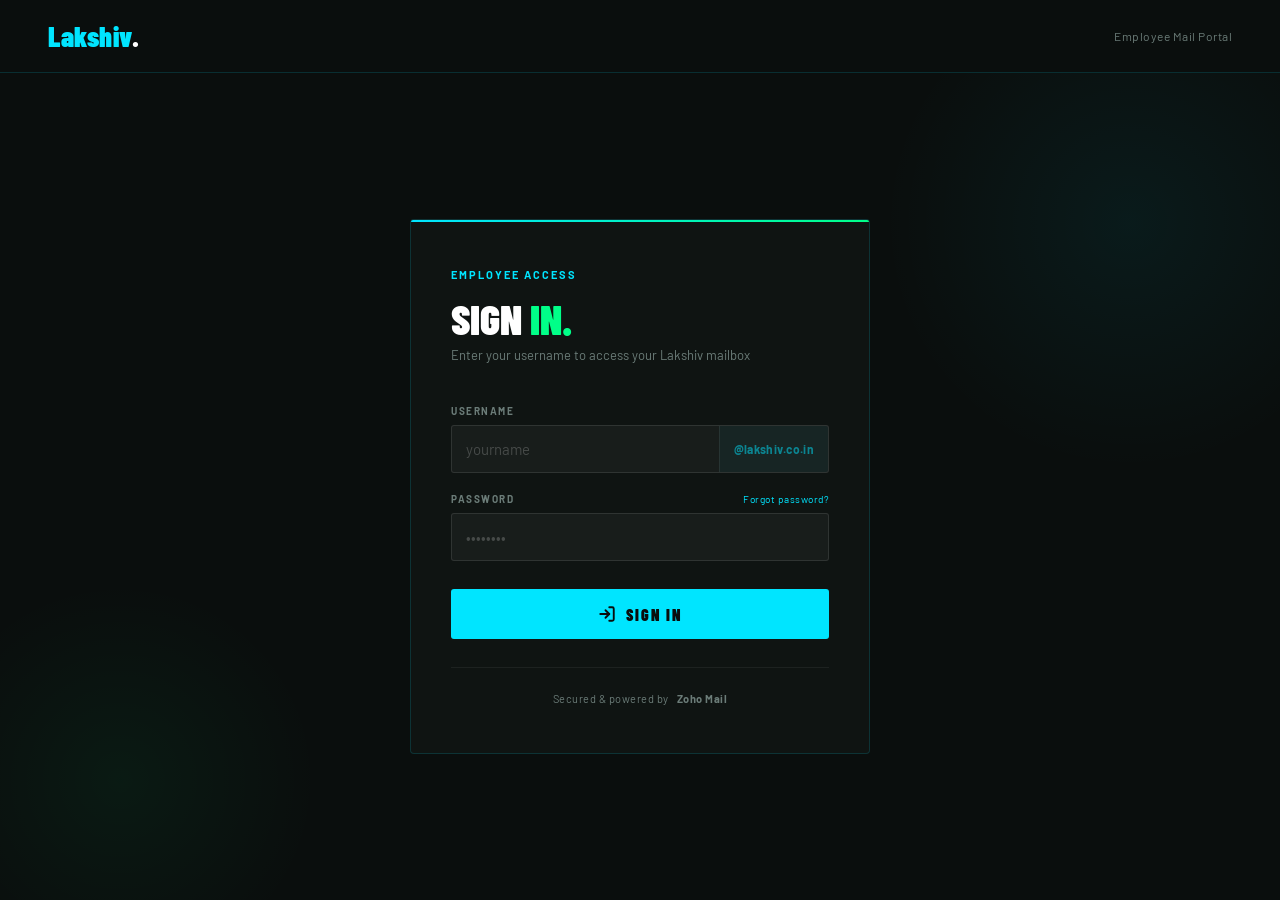
==== login/index.html @ 849005f8 "Update Zoho OAuth URL in login.html" ====
<!DOCTYPE html>
<html lang="en">
<head>
<meta charset="UTF-8"/>
<meta name="viewport" content="width=device-width, initial-scale=1.0"/>
<title>Lakshiv. — Sign In</title>
<link href="https://fonts.googleapis.com/css2?family=Barlow:wght@400;700;900&family=Barlow+Condensed:wght@700;900&display=swap" rel="stylesheet"/>
<style>
  *, *::before, *::after { box-sizing: border-box; margin: 0; padding: 0; }

  :root {
    --bg: #0a0e0d;
    --bg2: #0f1412;
    --cyan: #00e5ff;
    --green: #00ff88;
    --white: #ffffff;
    --muted: #6b7c78;
    --border: rgba(0,229,255,0.15);
    --input-bg: rgba(255,255,255,0.04);
  }

  body {
    font-family: 'Barlow', sans-serif;
    background: var(--bg);
    min-height: 100vh;
    display: flex;
    flex-direction: column;
  }

  /* NAV */
  nav {
    display: flex;
    align-items: center;
    justify-content: space-between;
    padding: 1.2rem 3rem;
    border-bottom: 1px solid var(--border);
  }

  .nav-logo {
    font-family: 'Barlow Condensed', sans-serif;
    font-weight: 900;
    font-size: 28px;
    letter-spacing: 0.5px;
    text-transform: none;
  }

  .nav-logo .brand-text { color: var(--cyan); }
  .nav-logo .dot { color: var(--white); font-weight: 900; }

  .nav-hint {
    font-size: 12px;
    color: var(--muted);
    letter-spacing: 0.5px;
  }

  /* MAIN */
  main {
    flex: 1;
    display: flex;
    align-items: center;
    justify-content: center;
    padding: 3rem 1.5rem;
    position: relative;
    overflow: hidden;
  }

  /* Glow blobs */
  main::before {
    content: '';
    position: absolute;
    width: 500px; height: 500px;
    border-radius: 50%;
    background: radial-gradient(circle, rgba(0,229,255,0.06) 0%, transparent 70%);
    top: -100px; right: -100px;
    pointer-events: none;
  }

  main::after {
    content: '';
    position: absolute;
    width: 400px; height: 400px;
    border-radius: 50%;
    background: radial-gradient(circle, rgba(0,255,136,0.05) 0%, transparent 70%);
    bottom: -80px; left: -80px;
    pointer-events: none;
  }

  .card {
    width: 100%;
    max-width: 460px;
    background: var(--bg2);
    border: 1px solid var(--border);
    border-radius: 4px;
    padding: 3rem 2.5rem;
    position: relative;
    z-index: 1;
  }

  /* Top accent line */
  .card::before {
    content: '';
    position: absolute;
    top: 0; left: 0; right: 0;
    height: 2px;
    background: linear-gradient(90deg, var(--cyan), var(--green));
    border-radius: 4px 4px 0 0;
  }

  .card-label {
    font-size: 11px;
    font-weight: 700;
    letter-spacing: 2px;
    text-transform: uppercase;
    color: var(--cyan);
    margin-bottom: 1rem;
  }

  .card-title {
    font-family: 'Barlow Condensed', sans-serif;
    font-weight: 900;
    font-size: 42px;
    color: var(--white);
    line-height: 1;
    text-transform: uppercase;
    margin-bottom: 0.4rem;
  }

  .card-title span { color: var(--green); }

  .card-sub {
    font-size: 13px;
    color: var(--muted);
    margin-bottom: 2.5rem;
    line-height: 1.5;
  }

  /* Fields */
  .field { margin-bottom: 1.25rem; }

  .field label {
    display: flex;
    justify-content: space-between;
    align-items: center;
    font-size: 10px;
    font-weight: 700;
    letter-spacing: 1.5px;
    text-transform: uppercase;
    color: var(--muted);
    margin-bottom: 8px;
  }

  .forgot {
    font-size: 10px;
    color: var(--cyan);
    text-decoration: none;
    letter-spacing: 0.5px;
    text-transform: none;
    font-weight: 400;
    cursor: pointer;
  }
  .forgot:hover { text-decoration: underline; }

  .input-row {
    display: flex;
    border: 1px solid rgba(255,255,255,0.1);
    border-radius: 3px;
    background: var(--input-bg);
    overflow: hidden;
    transition: border-color 0.2s;
  }

  .input-row:focus-within {
    border-color: var(--cyan);
  }

  .input-row input {
    flex: 1;
    height: 46px;
    border: none;
    background: transparent;
    padding: 0 14px;
    font-family: 'Barlow', sans-serif;
    font-size: 15px;
    color: var(--white);
    outline: none;
  }

  .input-row input::placeholder { color: rgba(255,255,255,0.2); }

  .domain-tag {
    display: flex;
    align-items: center;
    padding: 0 14px;
    font-size: 12px;
    color: rgba(0,229,255,0.5);
    border-left: 1px solid rgba(255,255,255,0.07);
    background: rgba(0,229,255,0.04);
    white-space: nowrap;
    user-select: none;
    font-weight: 700;
    letter-spacing: 0.3px;
  }

  .error-msg {
    font-size: 11px;
    color: #ff4d6d;
    margin-top: 5px;
    display: none;
    letter-spacing: 0.3px;
  }

  /* Button */
  .btn {
    width: 100%;
    height: 50px;
    background: var(--cyan);
    color: #0a0e0d;
    border: none;
    border-radius: 3px;
    font-family: 'Barlow Condensed', sans-serif;
    font-size: 16px;
    font-weight: 900;
    letter-spacing: 2px;
    text-transform: uppercase;
    cursor: pointer;
    display: flex;
    align-items: center;
    justify-content: center;
    gap: 10px;
    margin-top: 1.75rem;
    transition: background 0.2s, transform 0.1s;
  }

  .btn:hover { background: #33ecff; }
  .btn:active { transform: scale(0.99); }
  .btn:disabled { opacity: 0.6; cursor: not-allowed; }

  .btn svg { width: 18px; height: 18px; stroke: #0a0e0d; fill: none; stroke-width: 2.5; stroke-linecap: round; stroke-linejoin: round; }

  /* Zoho badge */
  .zoho-row {
    display: flex;
    align-items: center;
    justify-content: center;
    gap: 8px;
    margin-top: 1.75rem;
    padding-top: 1.5rem;
    border-top: 1px solid rgba(255,255,255,0.06);
  }

  .zoho-row span { font-size: 11px; color: var(--muted); letter-spacing: 0.5px; }
  .zoho-badge {
    font-size: 11px;
    font-weight: 700;
    color: var(--cyan);
    letter-spacing: 0.5px;
  }

  @keyframes spin { to { transform: rotate(360deg); } }
  .spinner { width: 18px; height: 18px; border: 2px solid rgba(10,14,13,0.3); border-top-color: #0a0e0d; border-radius: 50%; animation: spin 0.7s linear infinite; }

  @media (max-width: 500px) {
    nav { padding: 1rem 1.5rem; }
    .card { padding: 2rem 1.5rem; }
    .card-title { font-size: 34px; }
  }
</style>
</head>
<body>

<nav>
  <div class="nav-logo"><span class="brand-text">Lakshiv</span><span class="dot">.</span></div>
  <div class="nav-hint">Employee Mail Portal</div>
</nav>

<main>
  <div class="card">
    <div class="card-label">Employee Access</div>
    <div class="card-title">Sign <span>In.</span></div>
    <div class="card-sub">Enter your username to access your Lakshiv mailbox</div>

    <div class="field">
      <label>Username</label>
      <div class="input-row">
        <input type="text" id="username" placeholder="yourname" autocomplete="username" autocorrect="off" autocapitalize="off" spellcheck="false"/>
        <div class="domain-tag">@lakshiv.co.in</div>
      </div>
      <div class="error-msg" id="err-user">Please enter your username.</div>
    </div>

    <div class="field">
      <label>
        Password
        <span class="forgot" onclick="handleForgot()">Forgot password?</span>
      </label>
      <div class="input-row">
        <input type="password" id="password" placeholder="••••••••" autocomplete="current-password"/>
      </div>
      <div class="error-msg" id="err-pass">Please enter your password.</div>
    </div>

    <button class="btn" id="signinBtn" onclick="handleSignIn()">
      <svg viewBox="0 0 24 24"><path d="M15 3h4a2 2 0 0 1 2 2v14a2 2 0 0 1-2 2h-4"/><polyline points="10 17 15 12 10 7"/><line x1="15" y1="12" x2="3" y2="12"/></svg>
      Sign In
    </button>

    <div class="zoho-row">
      <span>Secured &amp; powered by</span>
      <span class="zoho-badge">Zoho Mail</span>
    </div>
  </div>
</main>

<script>
  function handleSignIn() {
    const usernameInput = document.getElementById('username');
    const passwordInput = document.getElementById('password');
    const errUser = document.getElementById('err-user');
    const errPass = document.getElementById('err-pass');
    const btn = document.getElementById('signinBtn');

    errUser.style.display = 'none';
    errPass.style.display = 'none';

    const username = usernameInput.value.trim();
    const password = passwordInput.value;
    let valid = true;

    if (!username) { errUser.style.display = 'block'; valid = false; }
    if (!password) { errPass.style.display = 'block'; valid = false; }
    if (!valid) return;

    // Auto-append domain
    const fullEmail = username + '@lakshiv.co.in';

    btn.innerHTML = '<div class="spinner"></div> SIGNING IN...';
    btn.disabled = true;
setTimeout(() => {
  const zohoUrl = `https://accounts.zoho.in/oauth2/auth?scope=ZohoMail.messages.ALL&client_id=1000.5UB7TN9O73AXQ33M4H2BYO3HINEKRE&response_type=code&redirect_uri=https://login.lakshiv.co.in/login/callback&login_hint=${encodeURIComponent(fullEmail)}`;
  window.location.href = zohoUrl;
}, 1200);
   


    
  }

  function handleForgot() {
    const username = document.getElementById('username').value.trim();
    const email = username ? username + '@lakshiv.co.in' : '';
    alert(email ? `Password reset will be sent to:\n${email}` : 'Please enter your username first.');
  }

  document.addEventListener('keydown', e => { if (e.key === 'Enter') handleSignIn(); });
</script>

</body>
</html>
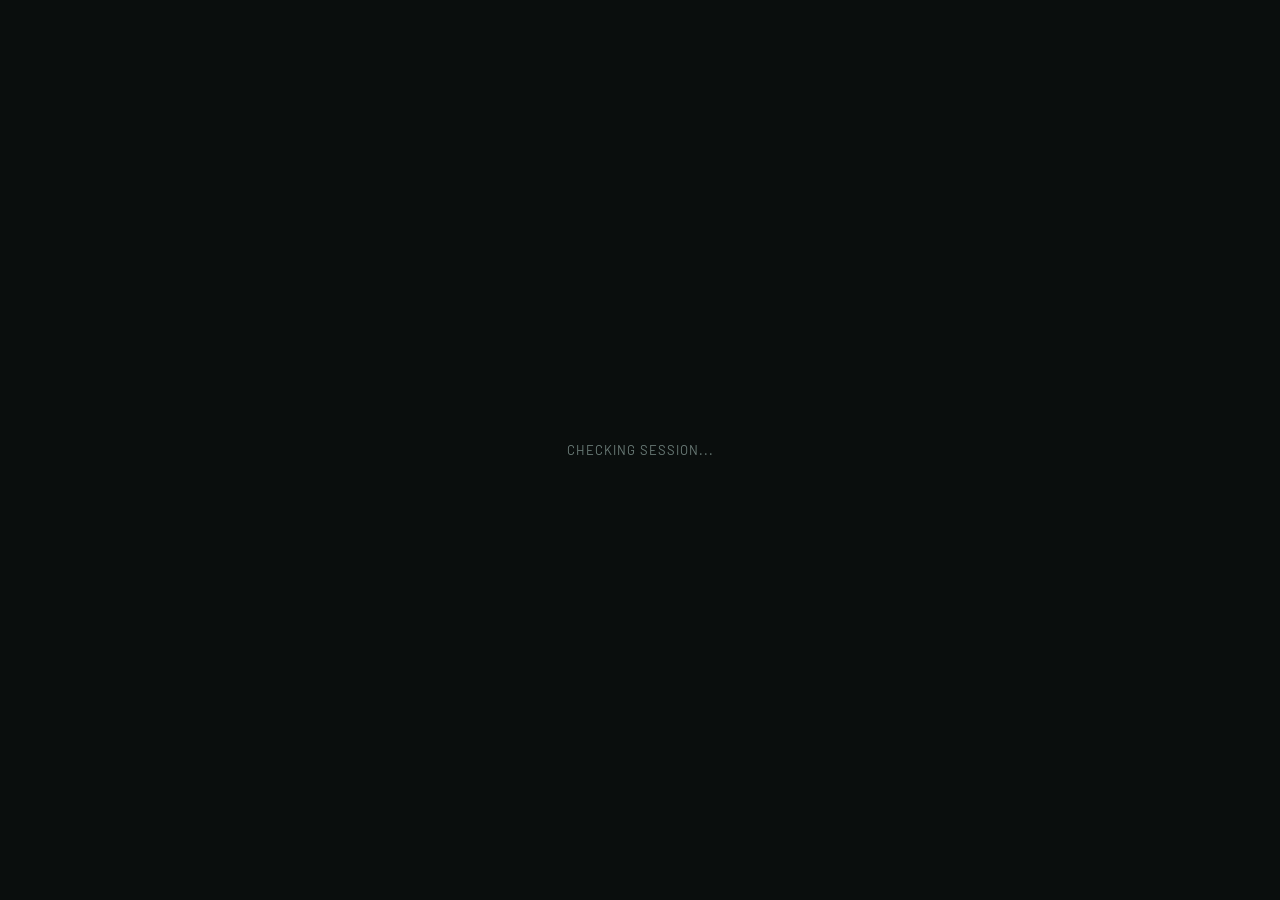
==== commit 134b4b7a: "Refactor login page HTML and JavaScript" ====
--- a/login/index.html
+++ b/login/index.html
@@ -1,4 +1,3 @@
-
 <!DOCTYPE html>
 <html lang="en">
 <head>
@@ -8,7 +7,6 @@
 <link href="https://fonts.googleapis.com/css2?family=Barlow:wght@400;700;900&family=Barlow+Condensed:wght@700;900&display=swap" rel="stylesheet"/>
 <style>
   *, *::before, *::after { box-sizing: border-box; margin: 0; padding: 0; }
-
   :root {
     --bg: #0a0e0d;
     --bg2: #0f1412;
@@ -19,255 +17,52 @@
     --border: rgba(0,229,255,0.15);
     --input-bg: rgba(255,255,255,0.04);
   }
-
-  body {
-    font-family: 'Barlow', sans-serif;
-    background: var(--bg);
-    min-height: 100vh;
-    display: flex;
-    flex-direction: column;
-  }
-
-  /* NAV */
-  nav {
-    display: flex;
-    align-items: center;
-    justify-content: space-between;
-    padding: 1.2rem 3rem;
-    border-bottom: 1px solid var(--border);
-  }
-
-  .nav-logo {
-    font-family: 'Barlow Condensed', sans-serif;
-    font-weight: 900;
-    font-size: 28px;
-    letter-spacing: 0.5px;
-    text-transform: none;
-  }
-
+  body { font-family: 'Barlow', sans-serif; background: var(--bg); min-height: 100vh; display: flex; flex-direction: column; }
+  nav { display: flex; align-items: center; justify-content: space-between; padding: 1.2rem 3rem; border-bottom: 1px solid var(--border); }
+  .nav-logo { font-family: 'Barlow Condensed', sans-serif; font-weight: 900; font-size: 28px; letter-spacing: 0.5px; text-transform: none; }
   .nav-logo .brand-text { color: var(--cyan); }
   .nav-logo .dot { color: var(--white); font-weight: 900; }
-
-  .nav-hint {
-    font-size: 12px;
-    color: var(--muted);
-    letter-spacing: 0.5px;
-  }
-
-  /* MAIN */
-  main {
-    flex: 1;
-    display: flex;
-    align-items: center;
-    justify-content: center;
-    padding: 3rem 1.5rem;
-    position: relative;
-    overflow: hidden;
-  }
-
-  /* Glow blobs */
-  main::before {
-    content: '';
-    position: absolute;
-    width: 500px; height: 500px;
-    border-radius: 50%;
-    background: radial-gradient(circle, rgba(0,229,255,0.06) 0%, transparent 70%);
-    top: -100px; right: -100px;
-    pointer-events: none;
-  }
-
-  main::after {
-    content: '';
-    position: absolute;
-    width: 400px; height: 400px;
-    border-radius: 50%;
-    background: radial-gradient(circle, rgba(0,255,136,0.05) 0%, transparent 70%);
-    bottom: -80px; left: -80px;
-    pointer-events: none;
-  }
-
-  .card {
-    width: 100%;
-    max-width: 460px;
-    background: var(--bg2);
-    border: 1px solid var(--border);
-    border-radius: 4px;
-    padding: 3rem 2.5rem;
-    position: relative;
-    z-index: 1;
-  }
-
-  /* Top accent line */
-  .card::before {
-    content: '';
-    position: absolute;
-    top: 0; left: 0; right: 0;
-    height: 2px;
-    background: linear-gradient(90deg, var(--cyan), var(--green));
-    border-radius: 4px 4px 0 0;
-  }
-
-  .card-label {
-    font-size: 11px;
-    font-weight: 700;
-    letter-spacing: 2px;
-    text-transform: uppercase;
-    color: var(--cyan);
-    margin-bottom: 1rem;
-  }
-
-  .card-title {
-    font-family: 'Barlow Condensed', sans-serif;
-    font-weight: 900;
-    font-size: 42px;
-    color: var(--white);
-    line-height: 1;
-    text-transform: uppercase;
-    margin-bottom: 0.4rem;
-  }
-
+  .nav-hint { font-size: 12px; color: var(--muted); letter-spacing: 0.5px; }
+  main { flex: 1; display: flex; align-items: center; justify-content: center; padding: 3rem 1.5rem; position: relative; overflow: hidden; }
+  main::before { content: ''; position: absolute; width: 500px; height: 500px; border-radius: 50%; background: radial-gradient(circle, rgba(0,229,255,0.06) 0%, transparent 70%); top: -100px; right: -100px; pointer-events: none; }
+  main::after { content: ''; position: absolute; width: 400px; height: 400px; border-radius: 50%; background: radial-gradient(circle, rgba(0,255,136,0.05) 0%, transparent 70%); bottom: -80px; left: -80px; pointer-events: none; }
+  .card { width: 100%; max-width: 460px; background: var(--bg2); border: 1px solid var(--border); border-radius: 4px; padding: 3rem 2.5rem; position: relative; z-index: 1; }
+  .card::before { content: ''; position: absolute; top: 0; left: 0; right: 0; height: 2px; background: linear-gradient(90deg, var(--cyan), var(--green)); border-radius: 4px 4px 0 0; }
+  .card-label { font-size: 11px; font-weight: 700; letter-spacing: 2px; text-transform: uppercase; color: var(--cyan); margin-bottom: 1rem; }
+  .card-title { font-family: 'Barlow Condensed', sans-serif; font-weight: 900; font-size: 42px; color: var(--white); line-height: 1; text-transform: uppercase; margin-bottom: 0.4rem; }
   .card-title span { color: var(--green); }
-
-  .card-sub {
-    font-size: 13px;
-    color: var(--muted);
-    margin-bottom: 2.5rem;
-    line-height: 1.5;
-  }
-
-  /* Fields */
+  .card-sub { font-size: 13px; color: var(--muted); margin-bottom: 2.5rem; line-height: 1.5; }
   .field { margin-bottom: 1.25rem; }
-
-  .field label {
-    display: flex;
-    justify-content: space-between;
-    align-items: center;
-    font-size: 10px;
-    font-weight: 700;
-    letter-spacing: 1.5px;
-    text-transform: uppercase;
-    color: var(--muted);
-    margin-bottom: 8px;
-  }
-
-  .forgot {
-    font-size: 10px;
-    color: var(--cyan);
-    text-decoration: none;
-    letter-spacing: 0.5px;
-    text-transform: none;
-    font-weight: 400;
-    cursor: pointer;
-  }
+  .field label { display: flex; justify-content: space-between; align-items: center; font-size: 10px; font-weight: 700; letter-spacing: 1.5px; text-transform: uppercase; color: var(--muted); margin-bottom: 8px; }
+  .forgot { font-size: 10px; color: var(--cyan); text-decoration: none; letter-spacing: 0.5px; text-transform: none; font-weight: 400; cursor: pointer; }
   .forgot:hover { text-decoration: underline; }
-
-  .input-row {
-    display: flex;
-    border: 1px solid rgba(255,255,255,0.1);
-    border-radius: 3px;
-    background: var(--input-bg);
-    overflow: hidden;
-    transition: border-color 0.2s;
-  }
-
-  .input-row:focus-within {
-    border-color: var(--cyan);
-  }
-
-  .input-row input {
-    flex: 1;
-    height: 46px;
-    border: none;
-    background: transparent;
-    padding: 0 14px;
-    font-family: 'Barlow', sans-serif;
-    font-size: 15px;
-    color: var(--white);
-    outline: none;
-  }
-
+  .input-row { display: flex; border: 1px solid rgba(255,255,255,0.1); border-radius: 3px; background: var(--input-bg); overflow: hidden; transition: border-color 0.2s; }
+  .input-row:focus-within { border-color: var(--cyan); }
+  .input-row input { flex: 1; height: 46px; border: none; background: transparent; padding: 0 14px; font-family: 'Barlow', sans-serif; font-size: 15px; color: var(--white); outline: none; }
   .input-row input::placeholder { color: rgba(255,255,255,0.2); }
-
-  .domain-tag {
-    display: flex;
-    align-items: center;
-    padding: 0 14px;
-    font-size: 12px;
-    color: rgba(0,229,255,0.5);
-    border-left: 1px solid rgba(255,255,255,0.07);
-    background: rgba(0,229,255,0.04);
-    white-space: nowrap;
-    user-select: none;
-    font-weight: 700;
-    letter-spacing: 0.3px;
-  }
-
-  .error-msg {
-    font-size: 11px;
-    color: #ff4d6d;
-    margin-top: 5px;
-    display: none;
-    letter-spacing: 0.3px;
-  }
-
-  /* Button */
-  .btn {
-    width: 100%;
-    height: 50px;
-    background: var(--cyan);
-    color: #0a0e0d;
-    border: none;
-    border-radius: 3px;
-    font-family: 'Barlow Condensed', sans-serif;
-    font-size: 16px;
-    font-weight: 900;
-    letter-spacing: 2px;
-    text-transform: uppercase;
-    cursor: pointer;
-    display: flex;
-    align-items: center;
-    justify-content: center;
-    gap: 10px;
-    margin-top: 1.75rem;
-    transition: background 0.2s, transform 0.1s;
-  }
-
+  .domain-tag { display: flex; align-items: center; padding: 0 14px; font-size: 12px; color: rgba(0,229,255,0.5); border-left: 1px solid rgba(255,255,255,0.07); background: rgba(0,229,255,0.04); white-space: nowrap; user-select: none; font-weight: 700; letter-spacing: 0.3px; }
+  .error-msg { font-size: 11px; color: #ff4d6d; margin-top: 5px; display: none; letter-spacing: 0.3px; }
+  .btn { width: 100%; height: 50px; background: var(--cyan); color: #0a0e0d; border: none; border-radius: 3px; font-family: 'Barlow Condensed', sans-serif; font-size: 16px; font-weight: 900; letter-spacing: 2px; text-transform: uppercase; cursor: pointer; display: flex; align-items: center; justify-content: center; gap: 10px; margin-top: 1.75rem; transition: background 0.2s, transform 0.1s; }
   .btn:hover { background: #33ecff; }
   .btn:active { transform: scale(0.99); }
   .btn:disabled { opacity: 0.6; cursor: not-allowed; }
-
   .btn svg { width: 18px; height: 18px; stroke: #0a0e0d; fill: none; stroke-width: 2.5; stroke-linecap: round; stroke-linejoin: round; }
-
-  /* Zoho badge */
-  .zoho-row {
-    display: flex;
-    align-items: center;
-    justify-content: center;
-    gap: 8px;
-    margin-top: 1.75rem;
-    padding-top: 1.5rem;
-    border-top: 1px solid rgba(255,255,255,0.06);
-  }
-
+  .zoho-row { display: flex; align-items: center; justify-content: center; gap: 8px; margin-top: 1.75rem; padding-top: 1.5rem; border-top: 1px solid rgba(255,255,255,0.06); }
   .zoho-row span { font-size: 11px; color: var(--muted); letter-spacing: 0.5px; }
-  .zoho-badge {
-    font-size: 11px;
-    font-weight: 700;
-    color: var(--cyan);
-    letter-spacing: 0.5px;
-  }
-
+  .zoho-badge { font-size: 11px; font-weight: 700; color: var(--cyan); letter-spacing: 0.5px; }
   @keyframes spin { to { transform: rotate(360deg); } }
   .spinner { width: 18px; height: 18px; border: 2px solid rgba(10,14,13,0.3); border-top-color: #0a0e0d; border-radius: 50%; animation: spin 0.7s linear infinite; }
-
-  @media (max-width: 500px) {
-    nav { padding: 1rem 1.5rem; }
-    .card { padding: 2rem 1.5rem; }
-    .card-title { font-size: 34px; }
-  }
+  .loading-screen { position: fixed; inset: 0; background: var(--bg); display: flex; align-items: center; justify-content: center; z-index: 999; }
+  .loading-screen p { color: var(--muted); font-size: 13px; letter-spacing: 1px; }
+  @media (max-width: 500px) { nav { padding: 1rem 1.5rem; } .card { padding: 2rem 1.5rem; } .card-title { font-size: 34px; } }
 </style>
 </head>
 <body>
+
+<!-- Loading screen while Auth0 checks session -->
+<div class="loading-screen" id="loading-screen">
+  <p>CHECKING SESSION...</p>
+</div>
 
 <nav>
   <div class="nav-logo"><span class="brand-text">Lakshiv</span><span class="dot">.</span></div>
@@ -312,47 +107,86 @@
   </div>
 </main>
 
+<!-- Auth0 SDK -->
+<script src="https://cdn.auth0.com/js/auth0-spa-js/2.18/auth0-spa-js.production.js"></script>
+
 <script>
-  function handleSignIn() {
-    const usernameInput = document.getElementById('username');
-    const passwordInput = document.getElementById('password');
-    const errUser = document.getElementById('err-user');
-    const errPass = document.getElementById('err-pass');
-    const btn = document.getElementById('signinBtn');
+var auth0Client = null;
 
-    errUser.style.display = 'none';
-    errPass.style.display = 'none';
+// Initialize Auth0
+async function initAuth0() {
+  auth0Client = await auth0.createAuth0Client({
+    domain: 'dev-7tkuonctlrfjhnqn.us.auth0.com',
+    clientId: 'h6otpCLwdiJIoX9ZDnPx7eCEKgJTBjXS',
+    authorizationParams: {
+      redirect_uri: 'https://login.lakshiv.co.in'
+    }
+  });
 
-    const username = usernameInput.value.trim();
-    const password = passwordInput.value;
-    let valid = true;
-
-    if (!username) { errUser.style.display = 'block'; valid = false; }
-    if (!password) { errPass.style.display = 'block'; valid = false; }
-    if (!valid) return;
-
-    // Auto-append domain
-    const fullEmail = username + '@lakshiv.co.in';
-
-    btn.innerHTML = '<div class="spinner"></div> SIGNING IN...';
-    btn.disabled = true;
-setTimeout(() => {
-  const zohoUrl = `https://accounts.zoho.in/oauth2/auth?scope=ZohoMail.messages.ALL&client_id=1000.5UB7TN9O73AXQ33M4H2BYO3HINEKRE&response_type=code&redirect_uri=https://login.lakshiv.co.in/login/callback&login_hint=${encodeURIComponent(fullEmail)}`;
-  window.location.href = zohoUrl;
-}, 1200);
-   
-
-
-    
+  // Handle redirect callback after Auth0 login
+  if (location.search.includes('code=') && location.search.includes('state=')) {
+    await auth0Client.handleRedirectCallback();
+    history.replaceState({}, '', location.pathname);
   }
 
-  function handleForgot() {
-    const username = document.getElementById('username').value.trim();
-    const email = username ? username + '@lakshiv.co.in' : '';
-    alert(email ? `Password reset will be sent to:\n${email}` : 'Please enter your username first.');
+  // Check if already logged in
+  var isAuthenticated = await auth0Client.isAuthenticated();
+
+  if (isAuthenticated) {
+    // Already logged in → go directly to Zoho Mail!
+    window.location.href = 'https://mail.zoho.in/zm/#mail';
+    return;
   }
 
-  document.addEventListener('keydown', e => { if (e.key === 'Enter') handleSignIn(); });
+  // Not logged in → show branded login page
+  document.getElementById('loading-screen').style.display = 'none';
+}
+
+// Sign In button handler
+function handleSignIn() {
+  var usernameInput = document.getElementById('username');
+  var passwordInput = document.getElementById('password');
+  var errUser = document.getElementById('err-user');
+  var errPass = document.getElementById('err-pass');
+  var btn = document.getElementById('signinBtn');
+
+  errUser.style.display = 'none';
+  errPass.style.display = 'none';
+
+  var username = usernameInput.value.trim();
+  var password = passwordInput.value;
+  var valid = true;
+
+  if (!username) { errUser.style.display = 'block'; valid = false; }
+  if (!password) { errPass.style.display = 'block'; valid = false; }
+  if (!valid) return;
+
+  var fullEmail = username + '@lakshiv.co.in';
+
+  btn.innerHTML = '<div class="spinner"></div> SIGNING IN...';
+  btn.disabled = true;
+
+  // Trigger Auth0 login with prefilled email
+  auth0Client.loginWithRedirect({
+    authorizationParams: {
+      login_hint: fullEmail,
+      redirect_uri: 'https://login.lakshiv.co.in'
+    }
+  });
+}
+
+function handleForgot() {
+  var username = document.getElementById('username').value.trim();
+  var email = username ? username + '@lakshiv.co.in' : '';
+  alert(email ? 'Password reset will be sent to:\n' + email : 'Please enter your username first.');
+}
+
+document.addEventListener('keydown', function(e) {
+  if (e.key === 'Enter') handleSignIn();
+});
+
+// Start Auth0
+initAuth0();
 </script>
 
 </body>
